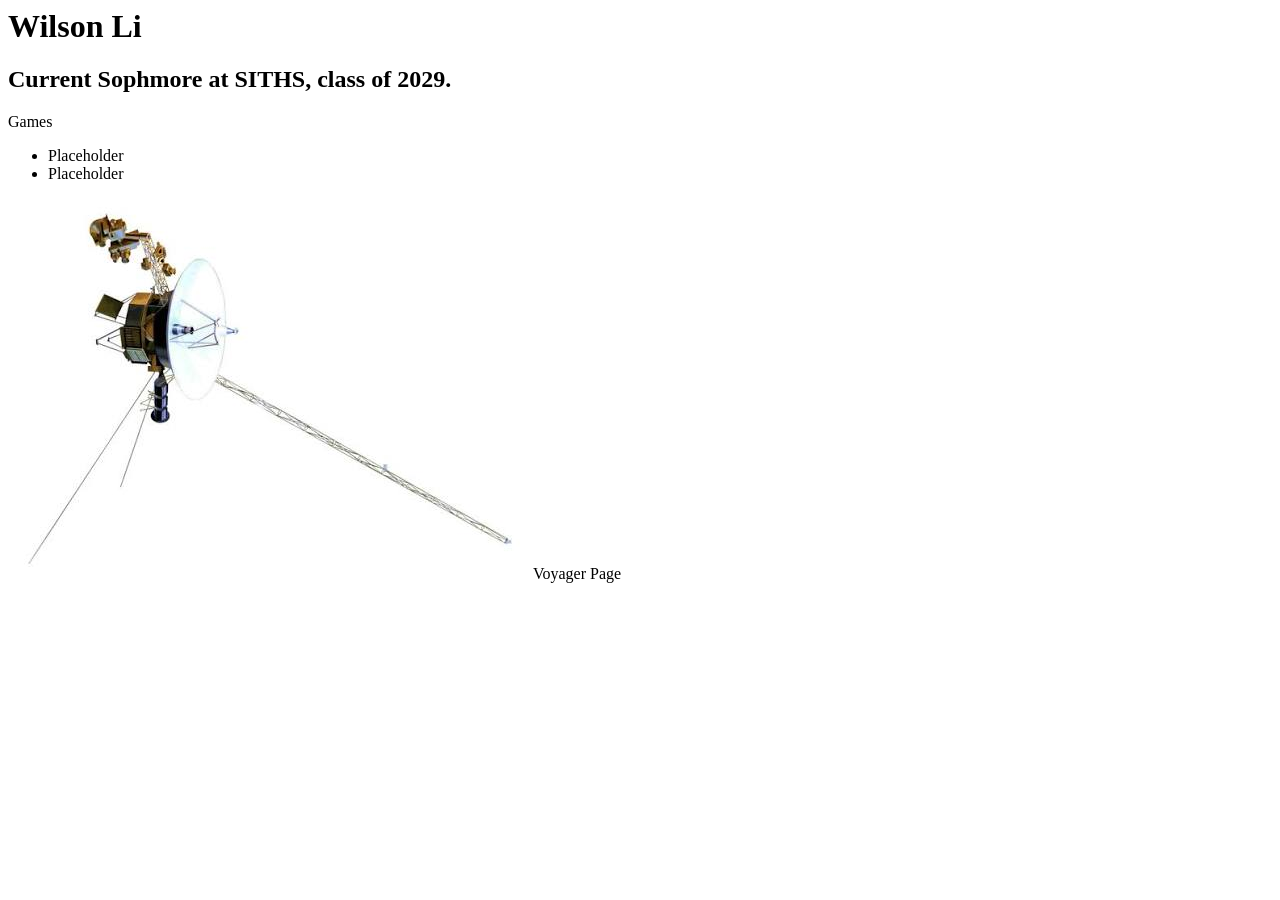
==== index.html @ b4eff033 "Started the HTML HTML Index started" ====
<html lang="en">
<head>
    <meta charset="UTF-8">
    <meta name="viewport" content="width=device-width, initial-scale=1.0">
    <title>Wilson</title>
</head>
<body>
<h1>Wilson Li</h1>
<h2>Current Sophmore at SITHS, class of 2029. </h2>
<p>Games</p>
   <ul>
        <li>Placeholder</li>
        <li>Placeholder</li>
    </ul>
<img src = "Imgsrc/Voyager.jpg" alt = "Voyager 1"
<a href = "https://en.wikipedia.org/wiki/Voyager_1">Voyager Page</a>
</body>
</html>
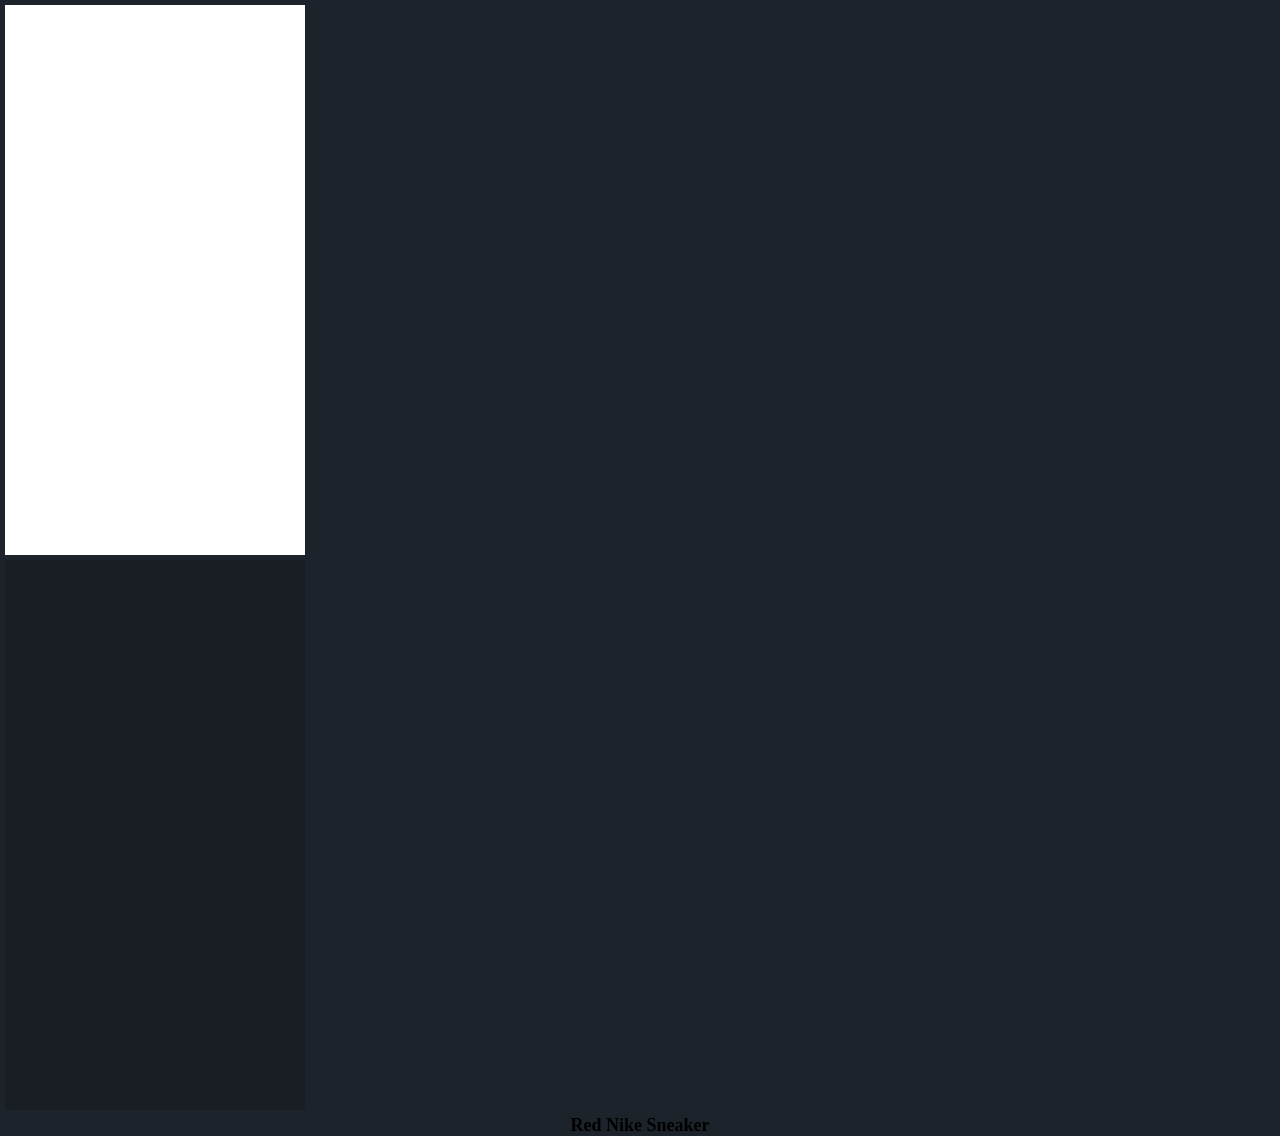
==== commit 37ad0968: "s s" ====
--- a/index.html
+++ b/index.html
@@ -2,17 +2,12 @@
 <head>
     <meta charset="UTF-8">
     <meta name="viewport" content="width=device-width, initial-scale=1.0">
-    <title>Wilson</title>
+    <title>Document</title>
+    <link rel="stylesheet" href="style.css">
 </head>
 <body>
-<h1>Wilson Li</h1>
-<h2>Current Sophmore at SITHS, class of 2029. </h2>
-<p>Games</p>
-   <ul>
-        <li>Placeholder</li>
-        <li>Placeholder</li>
-    </ul>
-<img src = "Imgsrc/Voyager.jpg" alt = "Voyager 1"
-<a href = "https://en.wikipedia.org/wiki/Voyager_1">Voyager Page</a>
+<div></div>
+<div class="card"></div>
+<h2 class="card-title">Red Nike Sneaker</h2>
 </body>
 </html>
--- a/style.css
+++ b/style.css
@@ -0,0 +1,40 @@
+html.body,*{
+font-size: 10px;
+box-sizing: border-box;
+margin: 0;
+padding: 0;
+}
+
+body{
+    background-color: #1d232a;
+}
+div {
+    height: 55rem;
+    width: 30rem;
+    background-color: #fff;
+    margin: 0.5rem;
+    /* Margin is space between elemnts*/
+    padding: 1rem;
+    /*Padding is space between element and margin*/
+}
+
+.card{
+    background-color: #191e24;
+    height: 55rem;
+    width: 30rem;
+    margin: 0.5rem;
+    /* Margin is space between elemnts*/
+    padding: 1rem;
+    /*Padding is space between element and margin*/
+}
+
+#test{
+    background-color:#00ff00;
+}
+
+.card-title{
+    font-size: 1.8rem;
+    font-weight: 600;
+    margin:0;
+    text-align: center;
+}
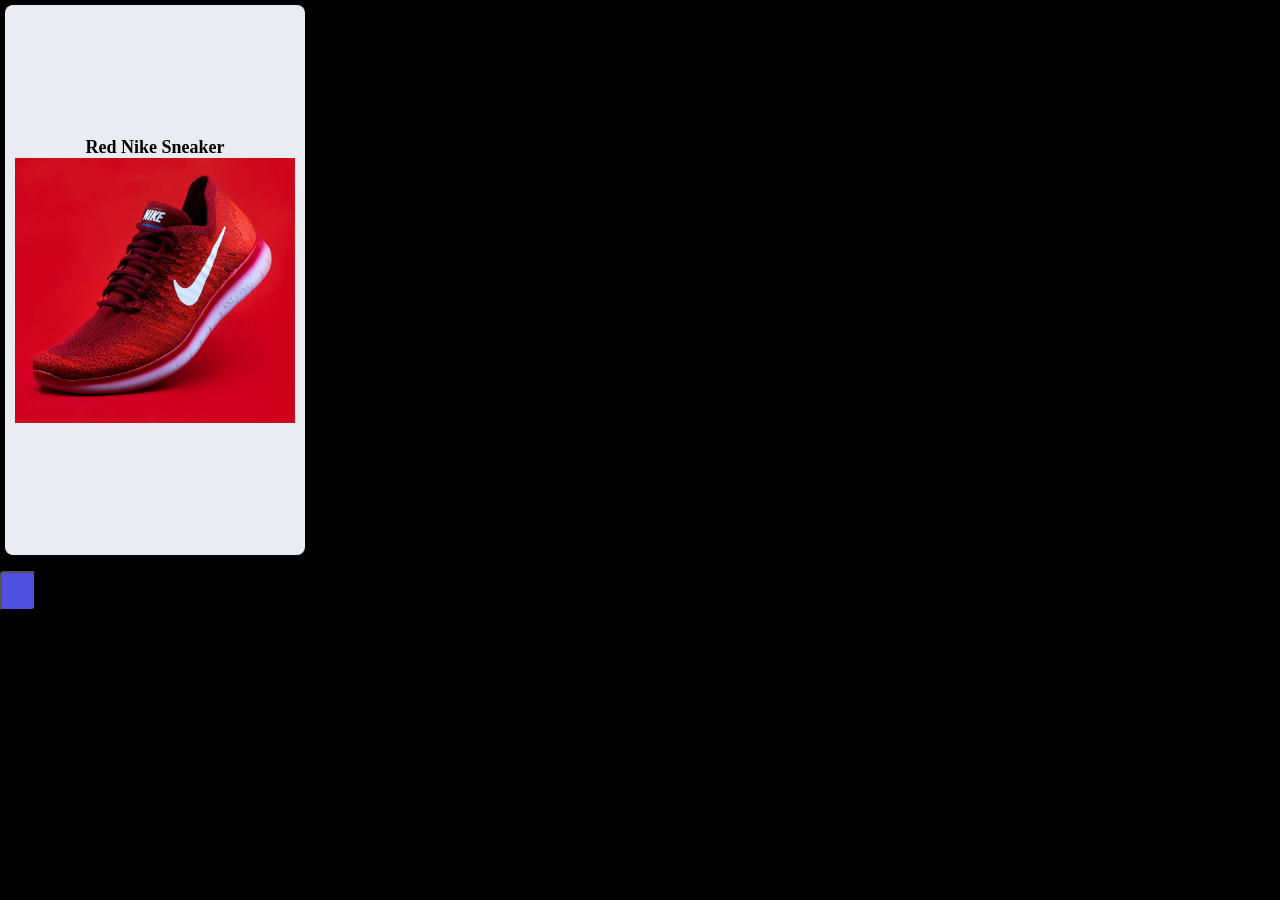
==== commit 69bd5d11: "s" ====
--- a/index.html
+++ b/index.html
@@ -6,8 +6,11 @@
     <link rel="stylesheet" href="style.css">
 </head>
 <body>
-<div></div>
-<div class="card"></div>
+<div class="card">
 <h2 class="card-title">Red Nike Sneaker</h2>
+<img src = "img/red-sneaker.jpg" class = "img"></div>
+<p class="card-price">$89.99</p>
+<button class="card-btn"></button>
+</div>
 </body>
 </html>
--- a/style.css
+++ b/style.css
@@ -6,7 +6,7 @@
 }
 
 body{
-    background-color: #1d232a;
+    background-color: hsl(0, 0%, 0%);
 }
 div {
     height: 55rem;
@@ -19,13 +19,15 @@
 }
 
 .card{
-    background-color: #191e24;
+    background-color: #e9ecf0;
     height: 55rem;
     width: 30rem;
     margin: 0.5rem;
     /* Margin is space between elemnts*/
     padding: 1rem;
     /*Padding is space between element and margin*/
+    border-radius: 0.8rem;
+    align-content: center;
 }
 
 #test{
@@ -37,4 +39,29 @@
     font-weight: 600;
     margin:0;
     text-align: center;
+}
+
+.img{
+ width: 100%;
+ height: 50%;
+ object-fit: cover;}
+
+ .card-price{
+    margin: 0;
+ }
+
+ .card-btn{
+    height: 4rem;
+    padding: 0 1.6rem;
+    color:#edf0ff;
+    background-color: #5250e0;
+    border-radius: 0.4rem;
+    font-size: 1.4rem;
+    font-weight: 600px;
+    cursor: pointer;
+    transition: all 0.3s;
+}
+
+.card-btn:hover{
+    background-color: #7573ff;
 }
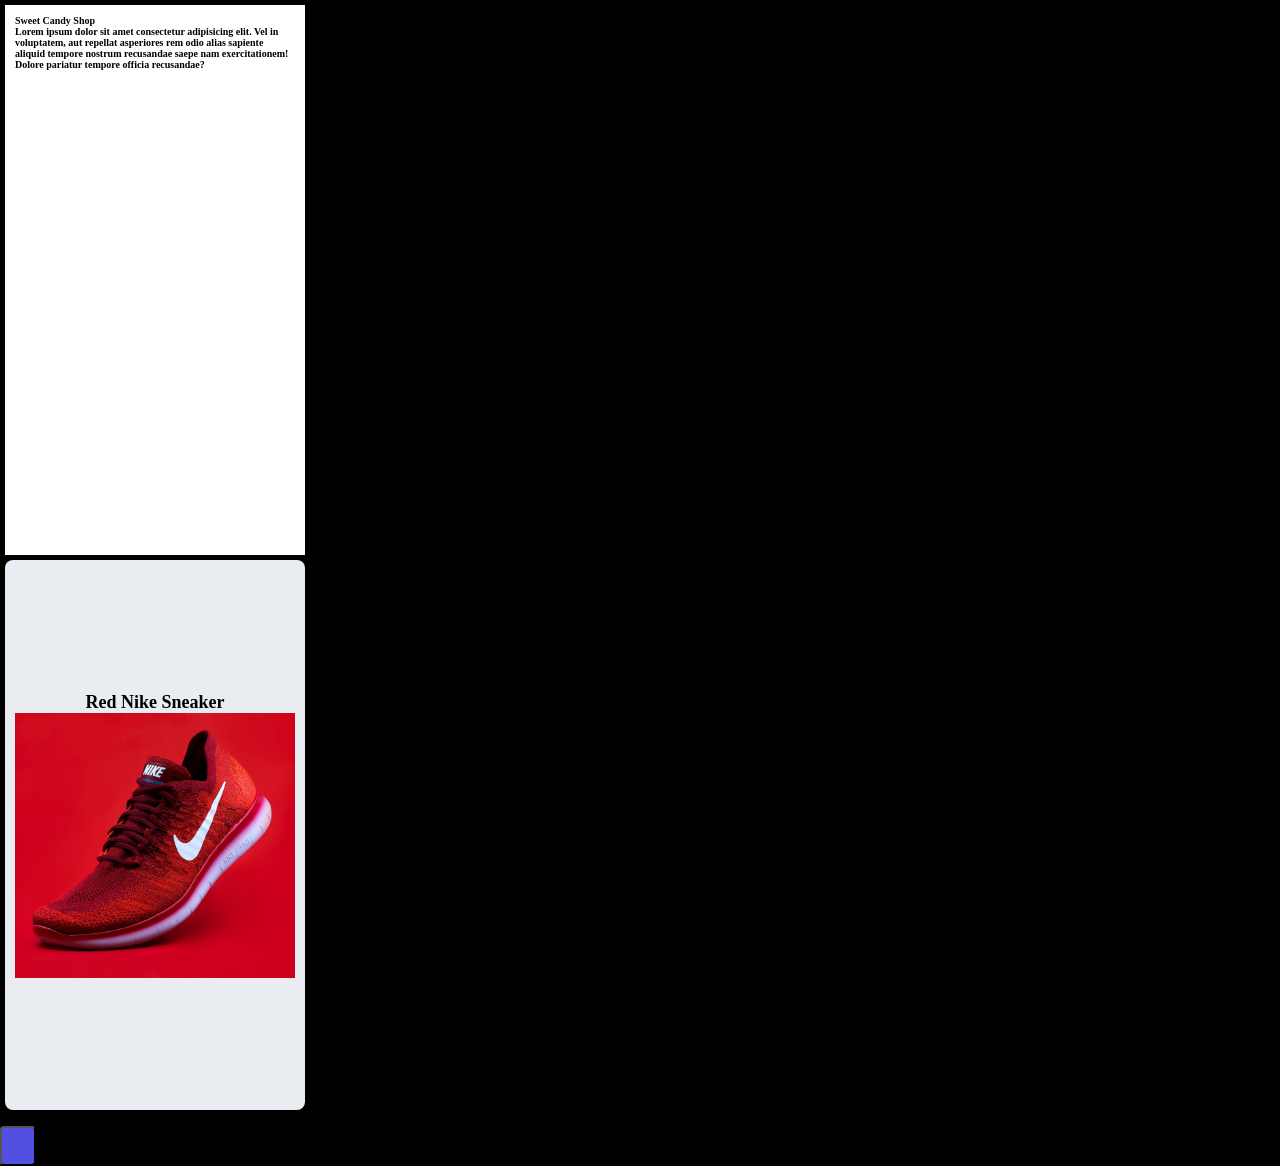
==== commit 4287c2a2: "aura farmer" ====
--- a/index.html
+++ b/index.html
@@ -6,6 +6,11 @@
     <link rel="stylesheet" href="style.css">
 </head>
 <body>
+    <section class="hero"></section>
+<div class = "hero-cotent">
+    <h1>Sweet Candy Shop</h1>
+    <h2>Lorem ipsum dolor sit amet consectetur adipisicing elit. Vel in voluptatem, aut repellat asperiores rem odio alias sapiente aliquid tempore nostrum recusandae saepe nam exercitationem! Dolore pariatur tempore officia recusandae?</h2>
+</div>
 <div class="card">
 <h2 class="card-title">Red Nike Sneaker</h2>
 <img src = "img/red-sneaker.jpg" class = "img"></div>
@@ -13,4 +18,7 @@
 <button class="card-btn"></button>
 </div>
 </body>
-</html>+</html>
+
+
+
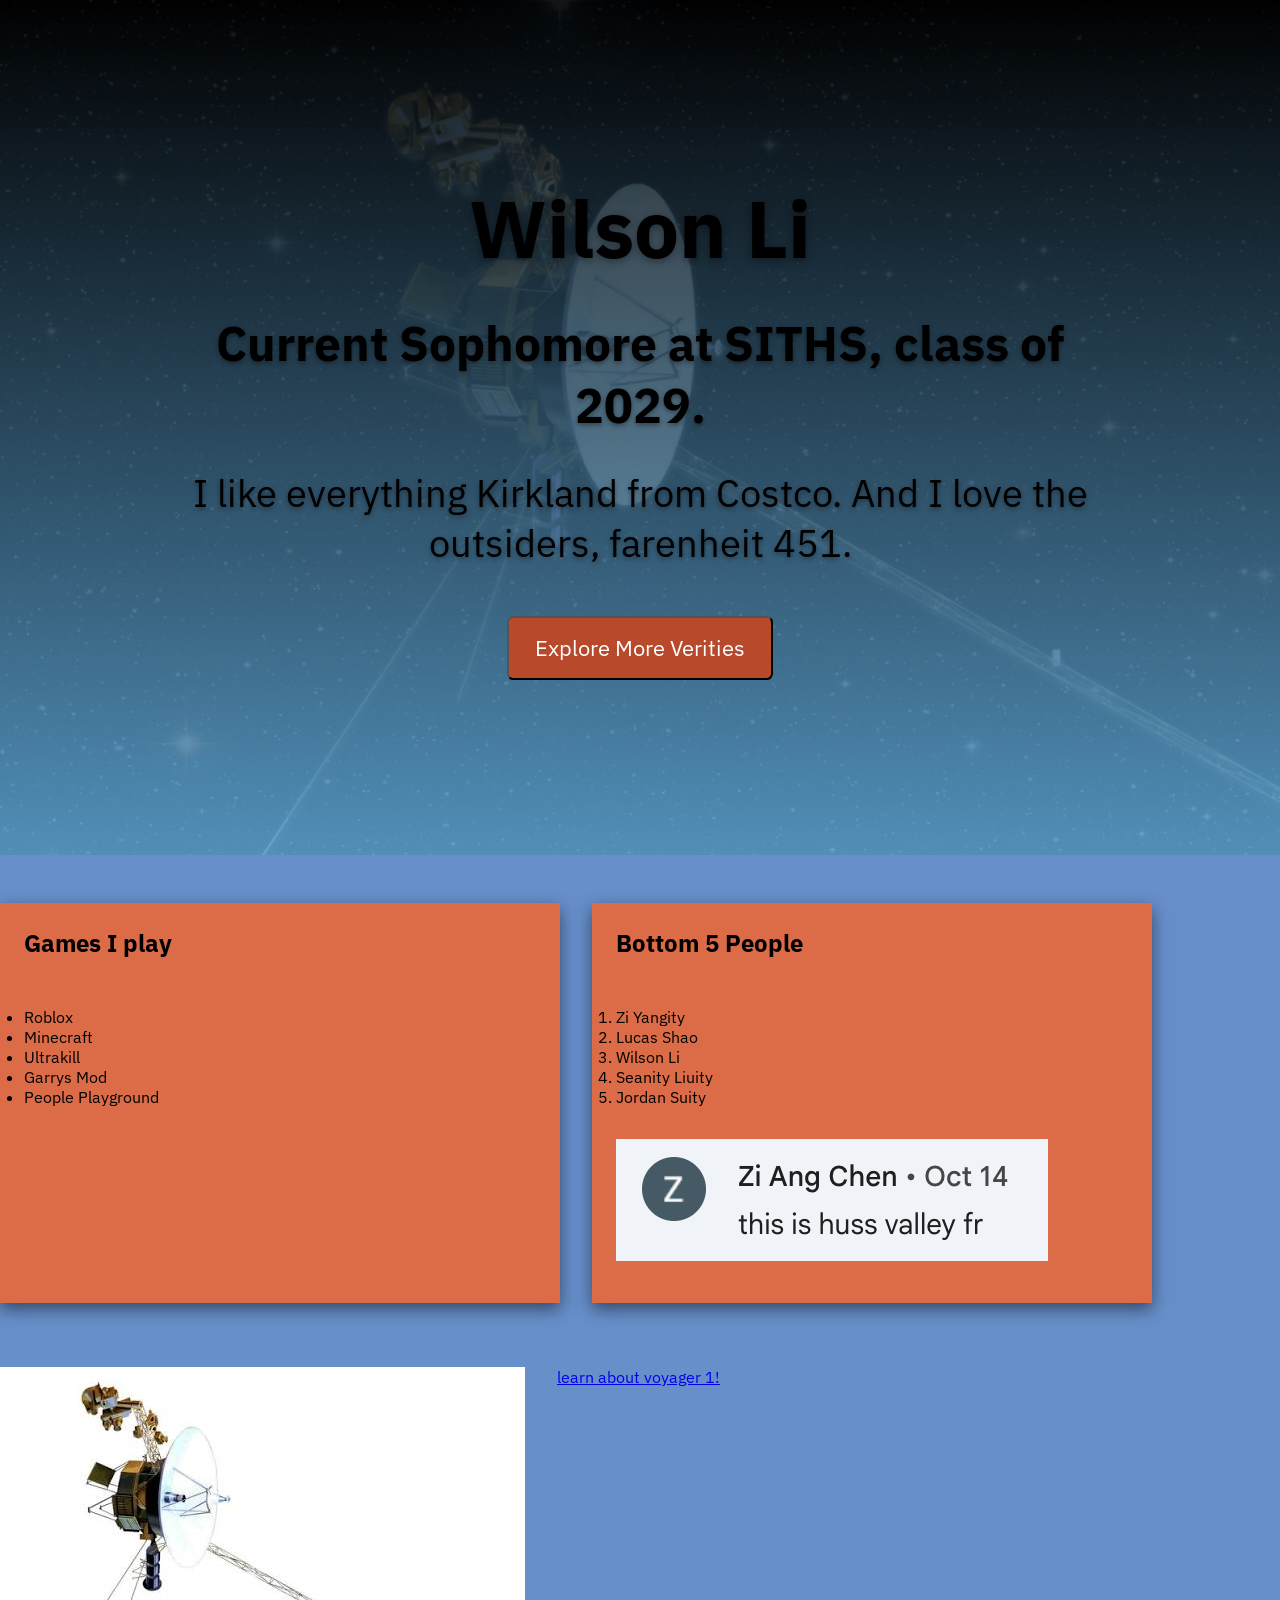
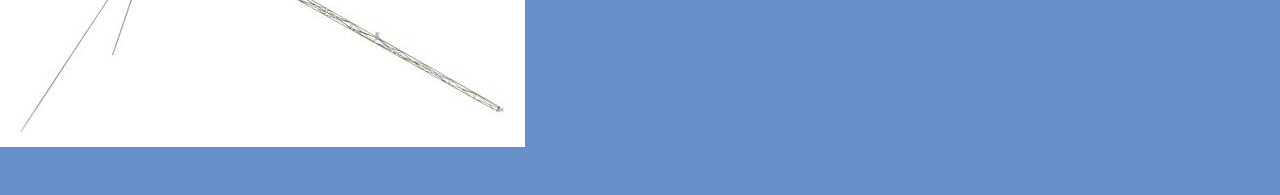
==== commit 6754d0f7: "s" ====
--- a/index.html
+++ b/index.html
@@ -1,24 +1,64 @@
-<html lang="en">
+<img lang="en">
+    <link rel="stylesheet" href="styleme.css">
 <head>
     <meta charset="UTF-8">
     <meta name="viewport" content="width=device-width, initial-scale=1.0">
-    <title>Document</title>
-    <link rel="stylesheet" href="style.css">
+    <title>Wilson</title>
 </head>
-<body>
-    <section class="hero"></section>
-<div class = "hero-cotent">
-    <h1>Sweet Candy Shop</h1>
-    <h2>Lorem ipsum dolor sit amet consectetur adipisicing elit. Vel in voluptatem, aut repellat asperiores rem odio alias sapiente aliquid tempore nostrum recusandae saepe nam exercitationem! Dolore pariatur tempore officia recusandae?</h2>
+<link rel="preconnect" href="https://fonts.googleapis.com">
+<link rel="preconnect" href="https://fonts.gstatic.com" crossorigin>
+<link href="https://fonts.googleapis.com/css2?family=IBM+Plex+Sans:wght@400;500;600;700&display=swap" rel="stylesheet">
+<!-- Embed from Google -->
+
+
+<body class = "background"></body>
+<section class="hero">
+    <div class="hero__content">
+        <h1>Wilson Li</h1>
+        <h2>Current Sophomore at SITHS, class of 2029.</h2>
+
+        <p>
+            I like everything Kirkland from Costco. And I love the outsiders, farenheit 451.  
+        </p>
+        <button class= "card-btn"> Explore More Verities</button>
+
+
+    </div>
+</section>
+
+
+<!-- Stuff to do, Make 3 sections, make 2 cards long way long way like a sandwhich with nothing, and then finish the about me <p> stuff -->
+
+<section class="card-container">
+<div class = Games_Card>
+<h1>Games I play</h1>
+   <ul>
+        <li>Roblox</li>
+        <li>Minecraft</li>
+        <li>Ultrakill</li>
+        <li>Garrys Mod</li>
+        <li>People Playground</li>
+    </ul>
 </div>
-<div class="card">
-<h2 class="card-title">Red Nike Sneaker</h2>
-<img src = "img/red-sneaker.jpg" class = "img"></div>
-<p class="card-price">$89.99</p>
-<button class="card-btn"></button>
+
+<div class= "Bottom_Card">
+<h1>Bottom 5 People</h1>
+    <ol>
+        <li> Zi Yangity</li>
+        <li> Lucas Shao</li>
+        <li> Wilson Li </li>
+        <li> Seanity Liuity</li>
+        <li> Jordan Suity</li>
+    </ol>
+    <img src = "Imgsrc/Ziangissotuff.png" alt = "Zi Ang Being a cornball"> 
+    <!-- Cornball ong -->
 </div>
-</body>
-</html>
+<!--PLACE-->
 
 
 
+<img src = "Imgsrc/Voyager.jpg" alt = "Voyager 1!">
+
+<a href = "https://en.wikipedia.org/wiki/Voyager_1">learn about voyager 1!</a>
+
+</section>
--- a/styleme.css
+++ b/styleme.css
@@ -0,0 +1,170 @@
+html.body,*{
+font-size: 16px;
+box-sizing: border-box;
+margin: 0;
+padding: 0;
+font-family: 'IBM Plex Sans', sans-serif;
+}
+
+
+/* organs*/
+
+
+
+.mainheader{
+    background-color: #5b7ec9;
+    height: 5rem;
+    width: 35rem;
+    margin: 0.5rem;
+    font-size: 30px;
+    /* Margin is space between elemnts*/
+    padding: 1rem;
+    /*Padding is space between element and margin*/
+    font-family:'Times New Roman', Times, serif
+} 
+
+
+
+.background{
+    background-color:rgb(103, 143, 202);
+}
+.hero{
+    display:flex;
+    margin: auto;
+    justify-content: center;
+    align-items: center;
+    text-align: center;
+    background-image: linear-gradient(#000000cc, rgba(106, 187, 241, 0.8)), url(Imgsrc/VoyagerInSpaceeeeee.png);
+    background-size: cover;
+    background-position: left;
+    background-attachment: fixed;
+    height: 95vh;
+}
+
+.hero__content{ 
+    width: 60rem;
+    padding: 2rem;
+    padding: 2rem;
+}
+.hero h1{
+    font-size: 5rem;
+    margin-bottom: 2rem;
+    text-shadow: 0 2px 8px rgba(0,0,0,0.4);
+
+}
+.hero h2{
+    font-size: 3rem;
+    margin-bottom: 2rem;
+    text-shadow: 0 2px 5px rgba(0,0,0,0.4);
+}
+.hero p{
+    font-size: 2.4rem;
+    margin-bottom: 3rem;
+    text-shadow: 0 2px 5px rgba(0,0,0,0.4);
+}
+
+.btn{
+    display: inline-block;
+    padding: 1.4rem 3.2rem;
+    font-size: 2rem;
+    color: white;
+    background-color:aqua;
+}
+
+
+/* I forgot to add the card container. Its copypasted basically from everything else here.*/
+.card-container {
+    display: flex;
+    justify-content: flex-start; 
+    flex-wrap: wrap;
+    gap: 2rem;
+    max-width: 75rem;
+    margin: 3rem 0;
+    padding: 0;
+}
+
+/* .card{
+    background-color: green;
+} Placeholder for now */
+
+
+/* max and min height just let the boxes grow and shrink depending on the stuff inside */
+.Games_Card{
+    display: flex;
+    background-color: #DC6C47;
+    width: 100%;
+    max-width: 35rem; 
+    /*  Please dont be too big :sob: */
+    min-height: 25rem;
+    margin: 0;
+    padding: 1.5rem;
+    /*Padding is space between element and margin*/
+    justify-content: flex-start;
+    align-items: flex-start; /* Aligns them to the start of the container. I think.*/
+    gap: 2rem;
+    flex-wrap: wrap; 
+    flex-direction: column;
+    margin-bottom: 2rem; /* Gives the Cards a bit of space */
+    box-shadow: 0 6px 16px rgba(0, 0, 0, 0.5); /* The first number is x, second y, third blur.*/
+}
+.Bottom_Card{
+    display: flex;
+    background-color: #DC6C47;
+    width: 100%;
+    max-width: 35rem; 
+    min-height: 25rem;
+    margin: 0;
+    padding: 1.5rem;
+    justify-content: flex-start;
+    align-items: flex-start; 
+    gap: 2rem;
+    flex-wrap: wrap; 
+    flex-direction: column; 
+    margin-bottom: 2rem; 
+    box-shadow: 0 6px 16px rgba(0, 0, 0, 0.5);
+}
+
+
+.Bottom_Card h1{
+    font-size: 1.5rem;
+    margin-bottom: 1rem;
+}
+
+.Games_Card h1{
+    font-size: 1.5rem;
+    margin-bottom: 1rem;
+}
+
+
+.img{
+ width: 100%;
+ height: 50%;
+ object-fit: cover;
+}
+
+
+
+
+.card-btn{
+    height: 4rem;
+    padding: 0 1.6rem;
+    color: #ffffff; 
+    background-color: #B84A2B; 
+    border-radius: 0.4rem;
+    font-size: 1.4rem;
+    font-weight: 600px;
+    cursor: pointer;
+    transition: all 0.3s;
+}
+
+.card-btn:hover{
+    background-color:#5f2d1f; 
+}
+
+
+
+
+
+/* Helpful stuff: 
+https://developer.mozilla.org/en-US/docs/Web/CSS/Reference/Properties/max-width
+https://developer.mozilla.org/en-US/docs/Web/CSS/Reference/Properties/min-width */
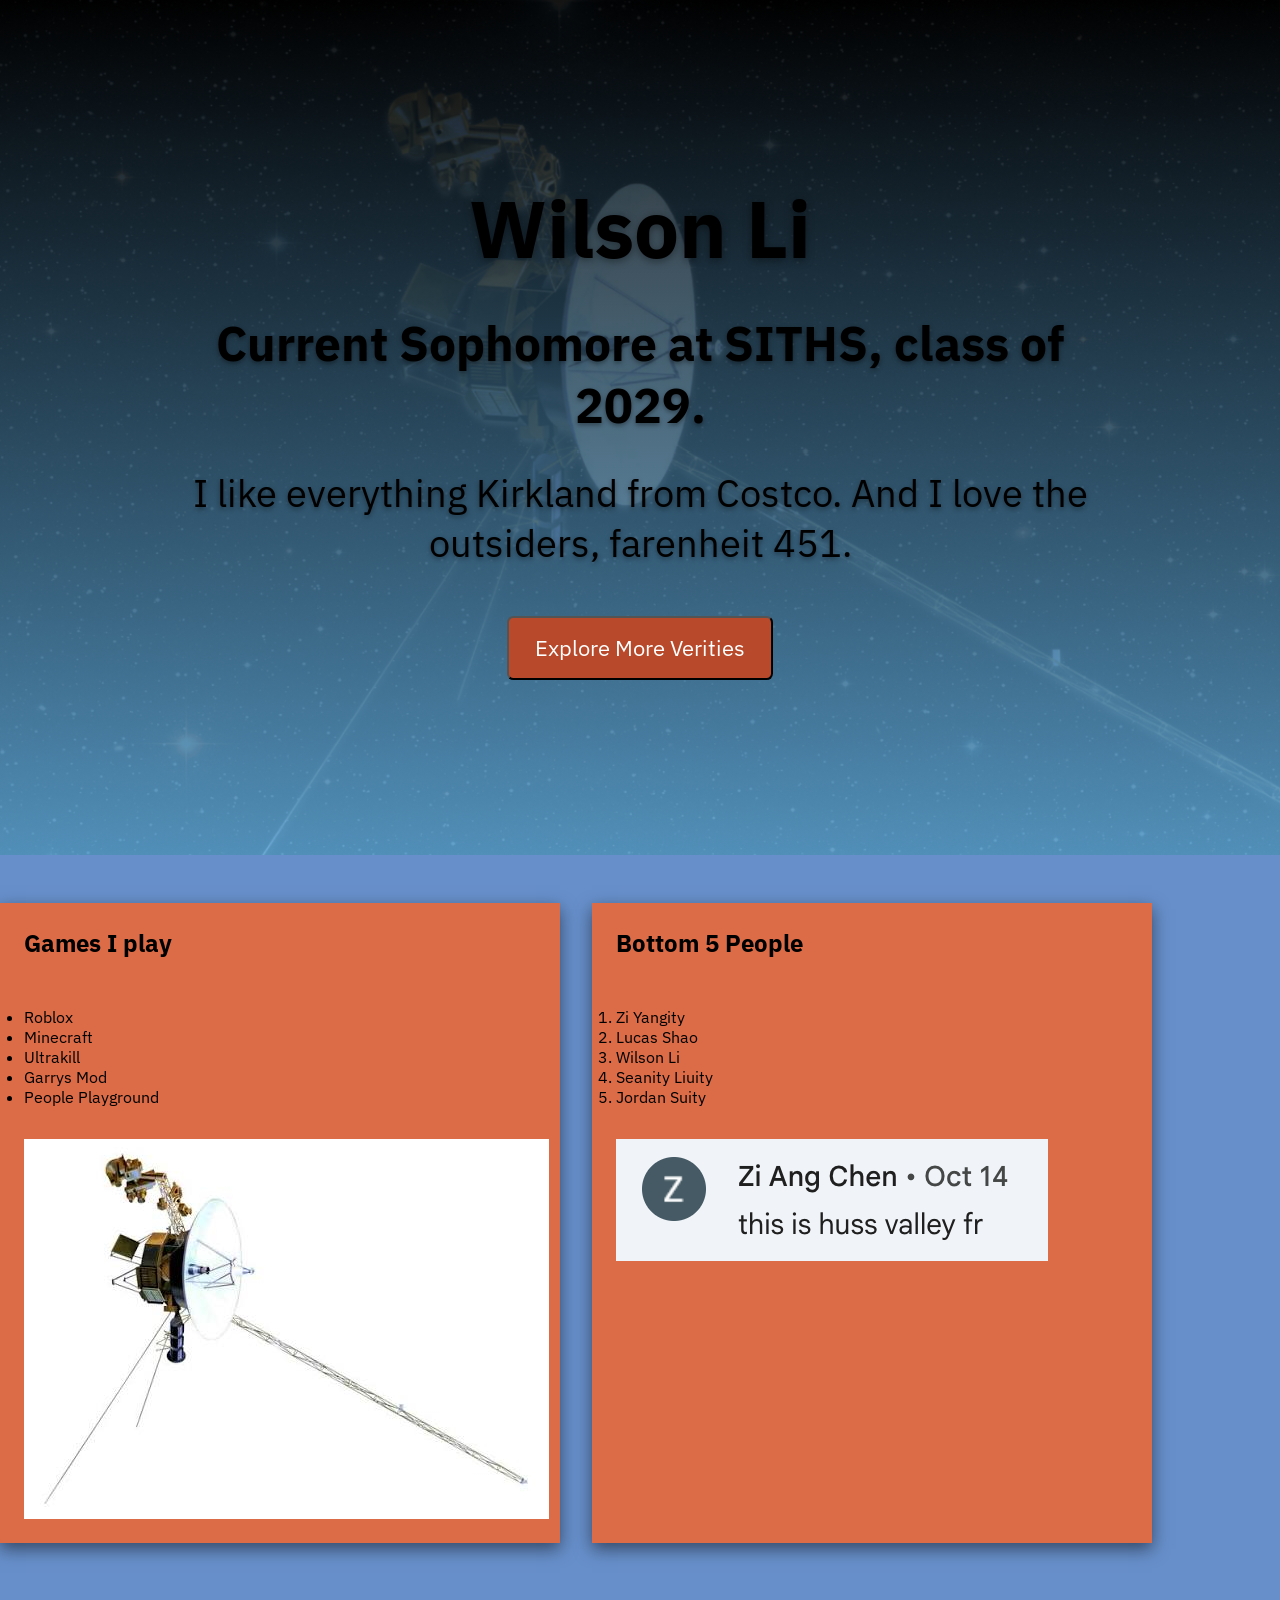
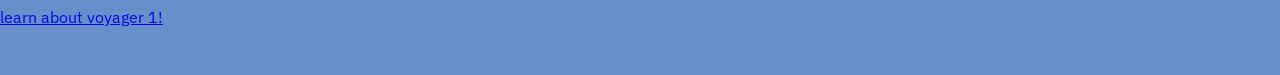
==== commit 1c09c68b: "as" ====
--- a/index.html
+++ b/index.html
@@ -39,6 +39,7 @@
         <li>Garrys Mod</li>
         <li>People Playground</li>
     </ul>
+    <img src = "Imgsrc/Voyager.jpg" alt = "Voyager 1!">
 </div>
 
 <div class= "Bottom_Card">
@@ -57,7 +58,6 @@
 
 
 
-<img src = "Imgsrc/Voyager.jpg" alt = "Voyager 1!">
 
 <a href = "https://en.wikipedia.org/wiki/Voyager_1">learn about voyager 1!</a>
 
